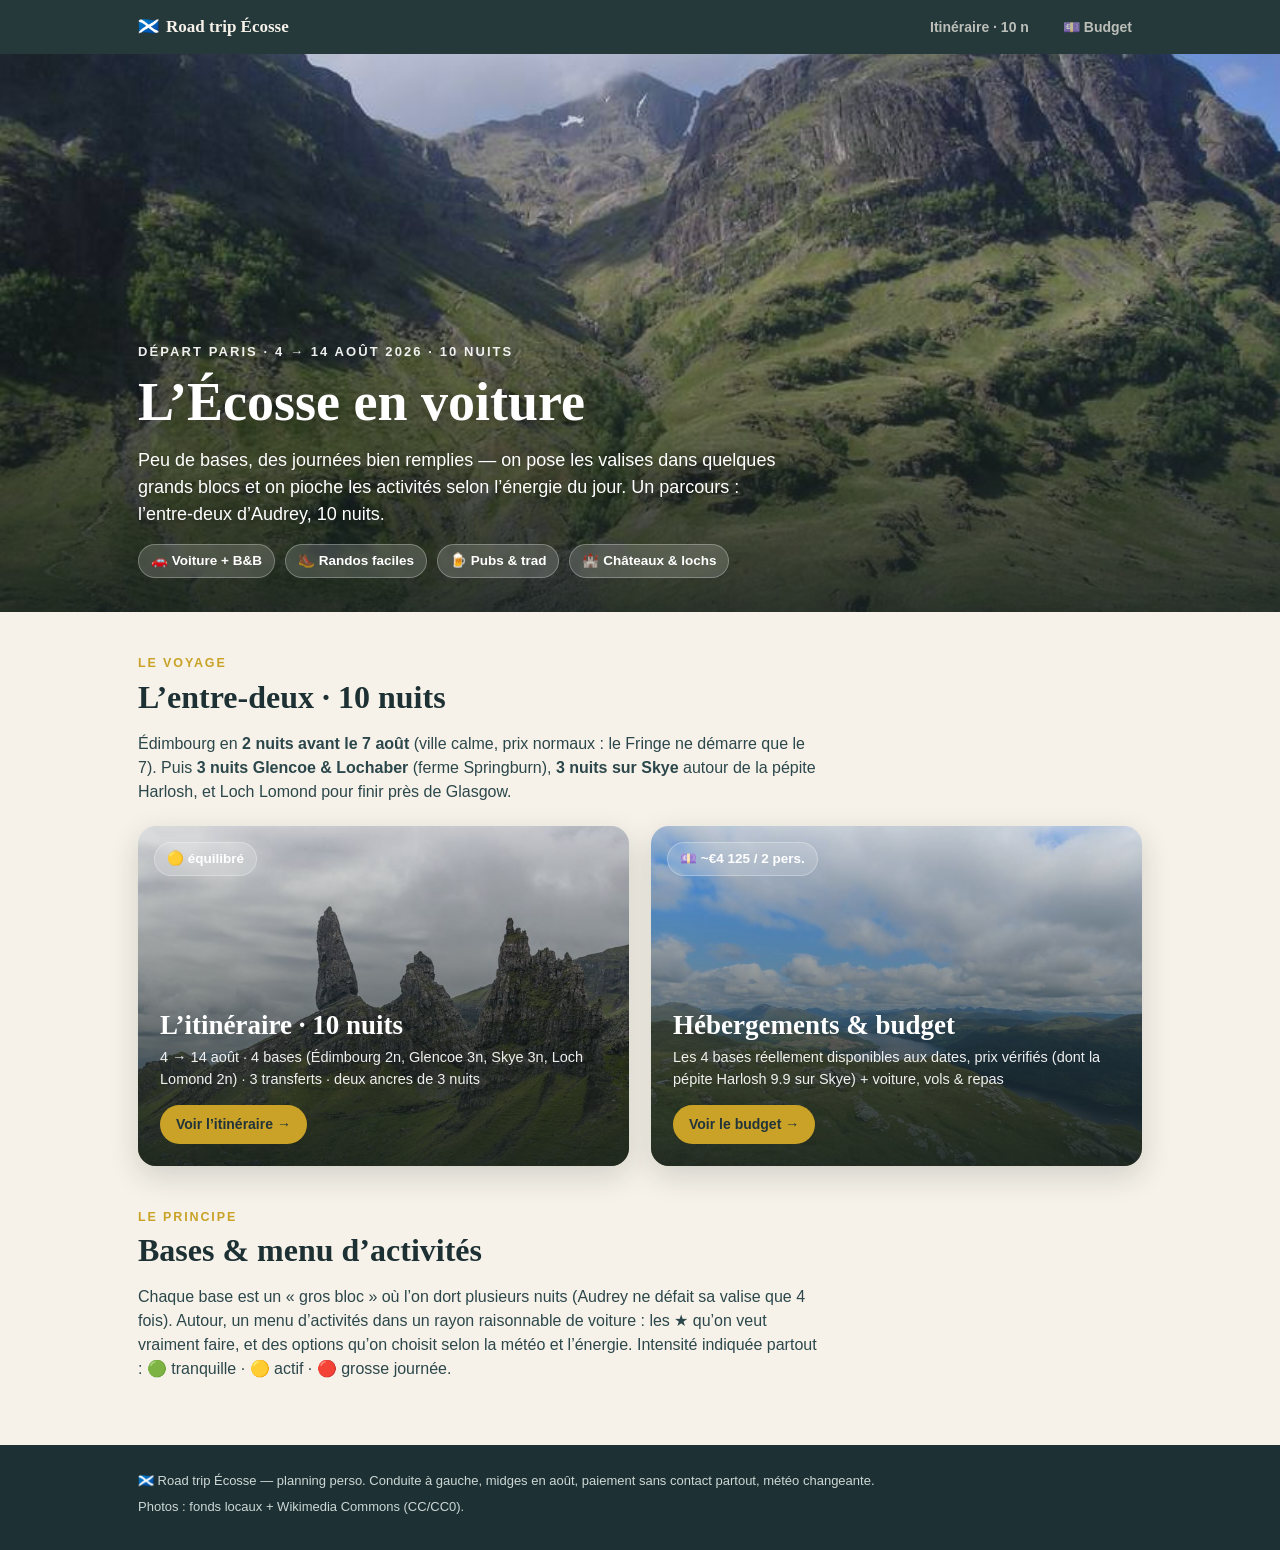
==== index.html @ b4c72b49 "budget: add flights section — open-jaw Paris↔Scotland + booking button Flights were in the totals bu" ====
<!DOCTYPE html>
<html lang="fr">
<head>
<meta charset="utf-8"/>
<meta name="viewport" content="width=device-width, initial-scale=1"/>
<title>Road trip Écosse · choisir son voyage</title>
<link rel="stylesheet" href="styles.css"/>
</head>
<body>
<nav class="nav"><div class="wrap">
  <a class="brand" href="index.html"><span class="flag">🏴󠁧󠁢󠁳󠁣󠁴󠁿</span>Road trip Écosse</a>
  <a class="tab" href="middle.html">Itinéraire · 10 n</a>
  <a class="tab" href="budget.html">💷 Budget</a>
</div></nav>

<header class="hero">
  <img class="bg" src="img/stage-glencoe-highlands.jpg" alt="" referrerpolicy="no-referrer"/>
  <div class="scrim"></div>
  <div class="inner"><div class="wrap">
    <div class="kicker">Départ Paris · 4 → 14 août 2026 · 10 nuits</div>
    <h1>L’Écosse en voiture</h1>
    <p>Peu de bases, des journées bien remplies — on pose les valises dans quelques grands blocs et on pioche les activités selon l’énergie du jour. Un parcours : l’entre-deux d’Audrey, 10 nuits.</p>
    <div class="meta">
      <span class="pill">🚗 Voiture + B&B</span>
      <span class="pill">🥾 Randos faciles</span>
      <span class="pill">🍺 Pubs & trad</span>
      <span class="pill">🏰 Châteaux & lochs</span>
    </div>
  </div></div>
</header>

<section class="section"><div class="wrap">
  <div class="eyebrow">Le voyage</div>
  <h2>L’entre-deux · 10 nuits</h2>
  <p class="lead">Édimbourg en <b>2 nuits avant le 7 août</b> (ville calme, prix normaux : le Fringe ne démarre que le 7). Puis <b>3 nuits Glencoe &amp; Lochaber</b> (ferme Springburn), <b>3 nuits sur Skye</b> autour de la pépite Harlosh, et Loch Lomond pour finir près de Glasgow.</p>
  <div class="choices">
    <a class="choice" href="middle.html">
      <img src="img/stage-isle-of-skye.jpg" alt="" referrerpolicy="no-referrer"/>
      <div class="scrim"></div>
      <span class="pill badge">🟡 équilibré</span>
      <div class="c-in">
        <h3>L’itinéraire · 10 nuits</h3>
        <div class="sub">4 → 14 août · 4 bases (Édimbourg 2n, Glencoe 3n, Skye 3n, Loch Lomond 2n) · 3 transferts · deux ancres de 3 nuits</div>
        <span class="go">Voir l’itinéraire →</span>
      </div>
    </a>
    <a class="choice" href="budget.html">
      <img src="img/stage-loch-lomond-glasgow.jpg" alt="" referrerpolicy="no-referrer"/>
      <div class="scrim"></div>
      <span class="pill badge">💷 ~€4 125 / 2 pers.</span>
      <div class="c-in">
        <h3>Hébergements &amp; budget</h3>
        <div class="sub">Les 4 bases réellement disponibles aux dates, prix vérifiés (dont la pépite Harlosh 9.9 sur Skye) + voiture, vols &amp; repas</div>
        <span class="go">Voir le budget →</span>
      </div>
    </a>
  </div>
</div></section>

<section class="section" style="padding-top:0"><div class="wrap">
  <div class="eyebrow">Le principe</div>
  <h2>Bases & menu d’activités</h2>
  <p class="lead">Chaque base est un « gros bloc » où l’on dort plusieurs nuits (Audrey ne défait sa valise que 4 fois). Autour, un menu d’activités dans un rayon raisonnable de voiture : les ★ qu’on veut vraiment faire, et des options qu’on choisit selon la météo et l’énergie. Intensité indiquée partout : 🟢 tranquille · 🟡 actif · 🔴 grosse journée.</p>
</div></section>

<footer><div class="wrap">
  <div>🏴󠁧󠁢󠁳󠁣󠁴󠁿 Road trip Écosse — planning perso. Conduite à gauche, midges en août, paiement sans contact partout, météo changeante.</div>
  <div>Photos : fonds locaux + Wikimedia Commons (CC/CC0).</div>
</div></footer>
</body>
</html>
---- styles.css ----
:root{
  --ink:#1d3033; --slate:#2c474b; --heather:#7c5a86; --heather2:#9b6fa3;
  --gold:#c9a227; --cream:#f6f2e9; --paper:#fbf9f3; --line:#e4dccb;
  --warn:#b4541f; --sea:#d4e2e4; --land:#efe8d7; --lands:#bcae90;
  --green:#5b8a72; --skyblue:#3f7d8c; --autumn:#a8632e;
  --shadow:0 10px 30px rgba(20,30,30,.16);
  --maxw:1040px;
}
*{box-sizing:border-box;-webkit-tap-highlight-color:transparent}
html{scroll-behavior:smooth}
body{margin:0;font-family:-apple-system,BlinkMacSystemFont,"Segoe UI",Roboto,sans-serif;
  color:var(--ink);background:var(--cream);line-height:1.5;font-size:16px}
.serif{font-family:Georgia,"Times New Roman",serif}
img{max-width:100%;display:block}
a{color:var(--heather);text-decoration:none}
h1,h2,h3{font-family:Georgia,"Times New Roman",serif;font-weight:600;line-height:1.15;margin:0}
.wrap{max-width:var(--maxw);margin:0 auto;padding:0 18px}

/* ---- top nav ---- */
.nav{position:sticky;top:0;z-index:50;background:rgba(29,48,51,.96);color:var(--cream);
  backdrop-filter:saturate(1.2) blur(6px)}
.nav .wrap{display:flex;align-items:center;gap:14px;height:54px}
.nav .brand{font-family:Georgia,serif;font-weight:600;font-size:17px;color:var(--cream);margin-right:auto}
.nav .brand .flag{margin-right:7px}
.nav a.tab{color:var(--cream);opacity:.72;font-size:14px;font-weight:600;padding:6px 10px;border-radius:18px}
.nav a.tab.active{opacity:1;background:rgba(255,255,255,.14)}

/* ---- hero ---- */
.hero{position:relative;min-height:62vh;display:flex;align-items:flex-end;color:#fff;overflow:hidden}
.hero img.bg{position:absolute;inset:0;width:100%;height:100%;object-fit:cover;filter:saturate(1.05)}
.hero .scrim{position:absolute;inset:0;background:linear-gradient(180deg,rgba(20,30,30,.15) 0%,rgba(20,30,30,.1) 40%,rgba(20,30,30,.82) 100%)}
.hero .inner{position:relative;z-index:2;padding:30px 0 34px;width:100%}
.hero .kicker{font-size:13px;letter-spacing:.16em;text-transform:uppercase;opacity:.92;font-weight:700}
.hero h1{font-size:clamp(30px,7vw,54px);margin:.18em 0 .25em;text-shadow:0 2px 18px rgba(0,0,0,.35)}
.hero p{max-width:640px;font-size:clamp(15px,2.4vw,18px);margin:0;text-shadow:0 1px 10px rgba(0,0,0,.4)}
.hero .meta{margin-top:16px;display:flex;gap:10px;flex-wrap:wrap}
.pill{display:inline-flex;align-items:center;gap:6px;background:rgba(255,255,255,.16);border:1px solid rgba(255,255,255,.28);
  padding:6px 12px;border-radius:30px;font-size:13.5px;font-weight:600;backdrop-filter:blur(3px)}

/* ---- section ---- */
.section{padding:42px 0}
.section h2{font-size:clamp(23px,4.5vw,32px);margin-bottom:6px}
.section .lead{color:var(--slate);max-width:680px;margin-bottom:22px}
.eyebrow{font-size:12.5px;letter-spacing:.15em;text-transform:uppercase;color:var(--gold);font-weight:800;margin-bottom:6px}

/* ---- choice cards (home) ---- */
.choices{display:grid;gap:22px;grid-template-columns:1fr}
@media(min-width:760px){.choices{grid-template-columns:1fr 1fr}}
.choice{position:relative;border-radius:18px;overflow:hidden;box-shadow:var(--shadow);color:#fff;
  min-height:340px;display:flex;align-items:flex-end;text-decoration:none}
.choice img{position:absolute;inset:0;width:100%;height:100%;object-fit:cover;transition:transform .5s}
.choice:hover img{transform:scale(1.05)}
.choice .scrim{position:absolute;inset:0;background:linear-gradient(180deg,rgba(20,30,30,.1),rgba(20,30,30,.85))}
.choice .c-in{position:relative;z-index:2;padding:22px}
.choice .c-in h3{font-size:27px;color:#fff}
.choice .c-in .sub{font-size:14.5px;opacity:.92;margin-top:6px}
.choice .badge{position:absolute;top:16px;left:16px;z-index:2}
.choice .go{display:inline-block;margin-top:14px;background:var(--gold);color:#22343a;font-weight:700;
  padding:9px 16px;border-radius:24px;font-size:14px}

/* ---- map ---- */
.mapwrap{position:relative;border-radius:16px;overflow:hidden;box-shadow:var(--shadow);
  background:linear-gradient(160deg,#dbe7e8,#c6d8da);height:min(74vh,620px);touch-action:none}
svg#map{position:absolute;inset:0;width:100%;height:100%;display:block;touch-action:none}
#land path{fill:var(--land);stroke:var(--lands);stroke-width:1;vector-effect:non-scaling-stroke}
.route{fill:none;stroke:var(--heather);stroke-width:3.4;stroke-dasharray:2 8;stroke-linecap:round;vector-effect:non-scaling-stroke}
.regionLabel{font-family:Georgia,serif;font-weight:700;fill:#33474c;paint-order:stroke;stroke:rgba(255,255,255,.7);stroke-width:3px}
.mk{cursor:pointer}
.mk text{font-family:-apple-system,Roboto,sans-serif;font-weight:700;fill:#fff}
.zoombtns{position:absolute;right:12px;bottom:12px;z-index:6;display:flex;flex-direction:column;gap:6px}
.zoombtns button{width:38px;height:38px;border-radius:10px;border:1px solid var(--line);background:var(--paper);
  font-size:20px;font-weight:700;color:var(--ink);box-shadow:0 3px 10px rgba(0,0,0,.18)}
.maplegend{position:absolute;left:12px;bottom:12px;z-index:6;background:rgba(251,249,243,.92);border:1px solid var(--line);
  border-radius:12px;padding:9px 11px;font-size:11.5px;max-width:60vw;box-shadow:0 3px 10px rgba(0,0,0,.14)}
.maplegend .row{display:flex;align-items:center;gap:6px;margin:2px 0}
.maplegend i{width:11px;height:11px;border-radius:3px;display:inline-block}

/* ---- base block ---- */
.base{background:var(--paper);border:1px solid var(--line);border-radius:18px;overflow:hidden;
  box-shadow:var(--shadow);margin-bottom:30px;scroll-margin-top:64px}
.base .bhead{position:relative;color:#fff;min-height:210px;display:flex;align-items:flex-end}
.base .bhead img{position:absolute;inset:0;width:100%;height:100%;object-fit:cover}
.base .bhead .scrim{position:absolute;inset:0;background:linear-gradient(180deg,rgba(20,30,30,.15),rgba(20,30,30,.82))}
.base .bhead .bh-in{position:relative;z-index:2;padding:18px 20px}
.base .bhead .nights{display:inline-block;background:var(--gold);color:#22343a;font-weight:800;font-size:12.5px;
  padding:4px 11px;border-radius:20px;margin-bottom:8px}
.base .bhead h3{font-size:26px}
.base .bhead .tag{font-size:13.5px;opacity:.92;margin-top:3px}
.base .bbody{padding:18px 20px 6px}
.base .blurb{color:var(--slate);margin:0 0 12px}
.base .infos{display:grid;gap:8px;margin:0 0 14px}
.base .infos div{font-size:13.5px;background:var(--cream);border:1px solid var(--line);border-radius:10px;padding:8px 11px}
.base .infos b{color:var(--ink)}
.menuhead{display:flex;align-items:baseline;gap:8px;margin:18px 0 4px}
.menuhead h4{font-family:Georgia,serif;font-size:18px;margin:0}
.menuhead span{font-size:12.5px;color:var(--slate)}

/* ---- transfer block (leg between bases) ---- */
.transfer{background:#fff;border:1px dashed var(--lands);border-radius:14px;padding:13px 15px;margin:-4px 0 22px}
.transfer.warn{border-color:var(--warn);background:#fdf4ef}
.t-head{font-size:13.5px;color:var(--slate);margin-bottom:9px}
.t-head b{color:var(--ink)}
.chain{display:flex;flex-wrap:wrap;align-items:stretch;gap:6px}
.chain .arr{align-self:center;color:var(--lands);font-weight:800}
.chain .stop{background:var(--cream);border:1px solid var(--line);border-radius:10px;padding:6px 10px;font-size:12.5px;
  font-weight:700;display:flex;flex-direction:column;line-height:1.25;max-width:165px}
.chain .stop small{font-weight:400;color:var(--slate);font-size:11px;margin-top:1px}
.chain .stop .seg{font-size:10px;color:var(--heather);font-weight:800;letter-spacing:.02em}
.chain .stop.start,.chain .stop.end{background:var(--ink);color:#fff;justify-content:center;text-align:center}
.t-note{margin-top:11px;font-size:13px;color:#7a5320;background:#faf3e3;border:1px solid #ecddb8;border-radius:9px;padding:9px 12px;line-height:1.45}
.transfer.warn .t-note{color:#8a3c14;background:#fbeadf;border-color:#eac4ae}

/* ---- activity cards ---- */
.acts{display:grid;gap:14px;grid-template-columns:1fr;padding-bottom:16px}
@media(min-width:620px){.acts{grid-template-columns:1fr 1fr}}
@media(min-width:920px){.acts{grid-template-columns:1fr 1fr 1fr}}
.act{border:1px solid var(--line);border-radius:14px;overflow:hidden;background:#fff;display:flex;flex-direction:column;
  cursor:pointer;transition:transform .15s,box-shadow .15s}
.act:hover{transform:translateY(-2px);box-shadow:0 8px 20px rgba(20,30,30,.14)}
.act.must{border-color:var(--gold);box-shadow:0 0 0 1.5px var(--gold) inset}
.act .ph{position:relative;aspect-ratio:16/10;background:#dfe7e3;overflow:hidden}
.act .ph img{width:100%;height:100%;object-fit:cover}
.act .ph .illus{position:absolute;inset:0}
.act .ph .musttag{position:absolute;top:8px;left:8px;background:var(--gold);color:#22343a;font-weight:800;
  font-size:11px;padding:3px 9px;border-radius:20px}
.act .ph .typetag{position:absolute;top:8px;right:8px;background:rgba(20,30,30,.72);color:#fff;font-size:11px;
  padding:3px 8px;border-radius:20px;font-weight:600}
.act .ac{padding:11px 13px 13px;display:flex;flex-direction:column;gap:7px;flex:1}
.act .ac h5{font-family:Georgia,serif;font-size:16px;margin:0;line-height:1.2}
.act .ac .desc{font-size:13px;color:var(--slate);margin:0}
.act .ac .stats{margin-top:auto;display:flex;flex-wrap:wrap;gap:6px;font-size:11.5px}
.chip{display:inline-flex;align-items:center;gap:4px;padding:3px 8px;border-radius:18px;font-weight:600;
  background:var(--cream);border:1px solid var(--line);color:var(--slate)}
.chip.i1{background:#e7f1ea;border-color:#bcd9c7;color:#356b4d}
.chip.i2{background:#fbf2dd;border-color:#e6d09a;color:#8a6a16}
.chip.i3{background:#f7e3da;border-color:#e3b39c;color:#a3441b}

/* ---- sheet (detail) ---- */
#scrim{position:fixed;inset:0;background:rgba(20,30,30,.5);opacity:0;visibility:hidden;transition:.25s;z-index:60}
#scrim.show{opacity:1;visibility:visible}
#sheet{position:fixed;left:50%;bottom:0;transform:translate(-50%,100%);width:min(620px,100%);max-height:88vh;
  background:var(--paper);border-radius:18px 18px 0 0;z-index:61;transition:transform .28s cubic-bezier(.2,.8,.2,1);
  display:flex;flex-direction:column;box-shadow:0 -10px 40px rgba(0,0,0,.3)}
#sheet.show{transform:translate(-50%,0)}
#sheet .sh-hero{position:relative;height:200px;border-radius:18px 18px 0 0;overflow:hidden;flex:none;background:#cfdad6}
#sheet .sh-hero img{width:100%;height:100%;object-fit:cover}
#sheet .sh-hero .cap{position:absolute;bottom:8px;right:10px;font-size:11px;color:#fff;background:rgba(0,0,0,.4);
  padding:2px 8px;border-radius:12px}
#sheetClose{position:absolute;top:10px;right:10px;z-index:3;border:none;background:rgba(20,30,30,.6);color:#fff;
  width:34px;height:34px;border-radius:50%;font-size:18px}
#sheet .sh-body{padding:16px 20px 26px;overflow:auto}
#sheet .sh-body h3{font-size:22px;margin-bottom:6px}
#sheet .sh-body .stats{display:flex;flex-wrap:wrap;gap:7px;margin:10px 0 14px}
#sheet .sh-body p{color:var(--slate);margin:0 0 10px}
#sheet .tip{background:#eef4ef;border-left:3px solid var(--green);padding:9px 12px;border-radius:8px;font-size:13.5px;color:#2f4a3b}
.poihead{font-weight:700;color:var(--ink);font-size:14px;margin:4px 0 6px}
.poilist{list-style:none;padding:0;margin:0 0 12px}
.poilist li{display:flex;align-items:center;gap:9px;padding:7px 0;border-bottom:1px solid var(--line);font-size:14px;color:var(--ink)}
.poilist li:last-child{border-bottom:none}
.poilist .poi-d{flex:none;min-width:96px;font-weight:700;color:var(--heather);font-size:13px}
.bookbtn{display:inline-block;margin-top:6px;background:var(--heather);color:#fff;font-weight:700;font-size:14px;
  text-decoration:none;padding:11px 16px;border-radius:11px}
.pricepin text{font-size:13.5px}
.pagetabs{display:flex;gap:8px;margin:0 0 22px}
.pagetabs a{flex:1;text-align:center;padding:12px 10px;border-radius:12px;border:1px solid var(--line);
  background:var(--paper);color:var(--slate);text-decoration:none;font-weight:700;font-size:14px}
.pagetabs a.on{background:var(--heather);color:#fff;border-color:var(--heather)}

/* ---- budget page ---- */
.budgrid{display:grid;gap:18px;grid-template-columns:1fr}
@media(min-width:720px){.budgrid{grid-template-columns:1fr 1fr}}
@media(min-width:720px){.budgrid-3{grid-template-columns:1fr 1fr 1fr}}
.budgrid-3 .bigcard{min-height:180px}
.bigcard{position:relative;border-radius:18px;overflow:hidden;box-shadow:var(--shadow);color:#fff;min-height:210px;
  display:flex;align-items:flex-end;text-decoration:none}
.bigcard img{position:absolute;inset:0;width:100%;height:100%;object-fit:cover;transition:transform .5s}
.bigcard:hover img{transform:scale(1.04)}
.bigcard .scrim{position:absolute;inset:0;background:linear-gradient(180deg,rgba(20,30,30,.12),rgba(20,30,30,.86))}
.bigcard .bc-in{position:relative;z-index:2;padding:20px;width:100%}
.bigcard .bc-in .lab{font-size:13px;letter-spacing:.08em;text-transform:uppercase;font-weight:800;opacity:.92}
.bigcard .bc-in h3{font-size:23px;color:#fff;margin:2px 0 4px}
.bigcard .bc-in .tot{font-family:Georgia,serif;font-size:34px;font-weight:700;line-height:1}
.bigcard .bc-in .pp{font-size:13.5px;opacity:.9;margin-top:4px}
.bigcard .bc-in .go{display:inline-block;margin-top:12px;background:var(--gold);color:#22343a;font-weight:700;
  padding:7px 14px;border-radius:22px;font-size:13.5px}

/* cost breakdown table */
.costtable{width:100%;border-collapse:collapse;background:var(--paper);border:1px solid var(--line);
  border-radius:14px;overflow:hidden;box-shadow:var(--shadow);font-size:14.5px}
.costtable th,.costtable td{padding:11px 14px;text-align:left;border-bottom:1px solid var(--line)}
.costtable thead th{background:var(--ink);color:var(--cream);font-family:Georgia,serif;font-weight:600;font-size:14px}
.costtable td.num,.costtable th.num{text-align:right;font-variant-numeric:tabular-nums;white-space:nowrap}
.costtable tbody tr:last-child td{border-bottom:none}
.costtable tr.total td{background:var(--cream);font-weight:800;font-size:16px}
.costtable tr.total td .pp{display:block;font-weight:500;font-size:12px;color:var(--slate)}
.costtable .pill-mini{display:inline-block;font-size:11px;font-weight:700;padding:1px 7px;border-radius:12px;
  background:var(--cream);border:1px solid var(--line);color:var(--slate);margin-left:6px}

/* hotel cards */
.hotelgroup{margin:0 0 26px}
.hotelgroup .hg-head{display:flex;align-items:baseline;gap:10px;flex-wrap:wrap;margin:0 0 12px;
  padding-bottom:7px;border-bottom:2px solid var(--line)}
.hotelgroup .hg-head h4{font-family:Georgia,serif;font-size:20px;margin:0}
.hotelgroup .hg-head .dates{font-size:13px;color:var(--slate);font-weight:600}
.hotelgroup .hg-head .avg{margin-left:auto;font-size:13.5px;font-weight:800;color:var(--ink);
  background:var(--cream);border:1px solid var(--line);padding:3px 11px;border-radius:20px}
.badge-avail{font-size:11.5px;font-weight:800;padding:2px 9px;border-radius:14px}
.badge-avail.ok{background:#e7f1ea;border:1px solid #bcd9c7;color:#356b4d}
.badge-avail.tight{background:#fbf2dd;border:1px solid #e6d09a;color:#8a6a16}
.badge-avail.gone{background:#f7e3da;border:1px solid #e3b39c;color:#a3441b}
.hotels{display:grid;gap:14px;grid-template-columns:1fr}
@media(min-width:620px){.hotels{grid-template-columns:1fr 1fr}}
@media(min-width:920px){.hotels{grid-template-columns:1fr 1fr 1fr}}
.hotel{border:1px solid var(--line);border-radius:14px;overflow:hidden;background:#fff;display:flex;flex-direction:column;
  box-shadow:0 4px 14px rgba(20,30,30,.07);transition:transform .15s,box-shadow .15s}
a.hotel:hover{transform:translateY(-2px);box-shadow:0 10px 22px rgba(20,30,30,.15)}
.hotel .ph{position:relative;aspect-ratio:16/10;background:linear-gradient(150deg,var(--skyblue),var(--slate));overflow:hidden}
.hotel .ph img{width:100%;height:100%;object-fit:cover}
.hotel .ph.noimg::after{content:"🛏️";position:absolute;inset:0;display:flex;align-items:center;justify-content:center;font-size:38px;opacity:.55}
.hotel .ph .price{position:absolute;bottom:8px;right:8px;background:rgba(20,30,30,.82);color:#fff;font-weight:800;
  font-size:13px;padding:4px 10px;border-radius:18px}
.hotel .ph .price small{font-weight:500;opacity:.85}
.hotel .ph .stars{position:absolute;top:8px;left:8px;background:var(--gold);color:#22343a;font-weight:800;
  font-size:11px;padding:2px 8px;border-radius:14px}
.hotel .hc{padding:11px 13px 13px;display:flex;flex-direction:column;gap:5px;flex:1}
.hotel .hc h5{font-family:Georgia,serif;font-size:15.5px;margin:0;line-height:1.2;color:var(--ink)}
.hotel .hc .loc{font-size:12.5px;color:var(--slate)}
.hotel .hc .book{margin-top:auto;font-size:12.5px;font-weight:700;color:var(--heather);padding-top:6px}
.note-box{background:#faf3e3;border:1px solid #ecddb8;border-radius:12px;padding:13px 16px;color:#7a5320;
  font-size:14px;line-height:1.5;margin:0 0 22px}
.note-box.alert{background:#fbeadf;border-color:#eac4ae;color:#8a3c14}
.note-box.win{background:#e8f4ec;border-color:#bcdcc7;color:#1f5c3a}
.note-box b{color:inherit}
.leverlist{list-style:none;padding:0;margin:8px 0 0}
.leverlist li{background:var(--paper);border:1px solid var(--line);border-radius:11px;padding:11px 14px;margin-bottom:9px;
  font-size:14px;color:var(--slate)}
.leverlist li b{color:var(--ink)}

/* ---- footer ---- */
footer{background:var(--ink);color:#cdd8d6;font-size:13px;padding:26px 0 34px}
footer a{color:#e7d9b0}
footer .wrap{display:flex;flex-direction:column;gap:6px}
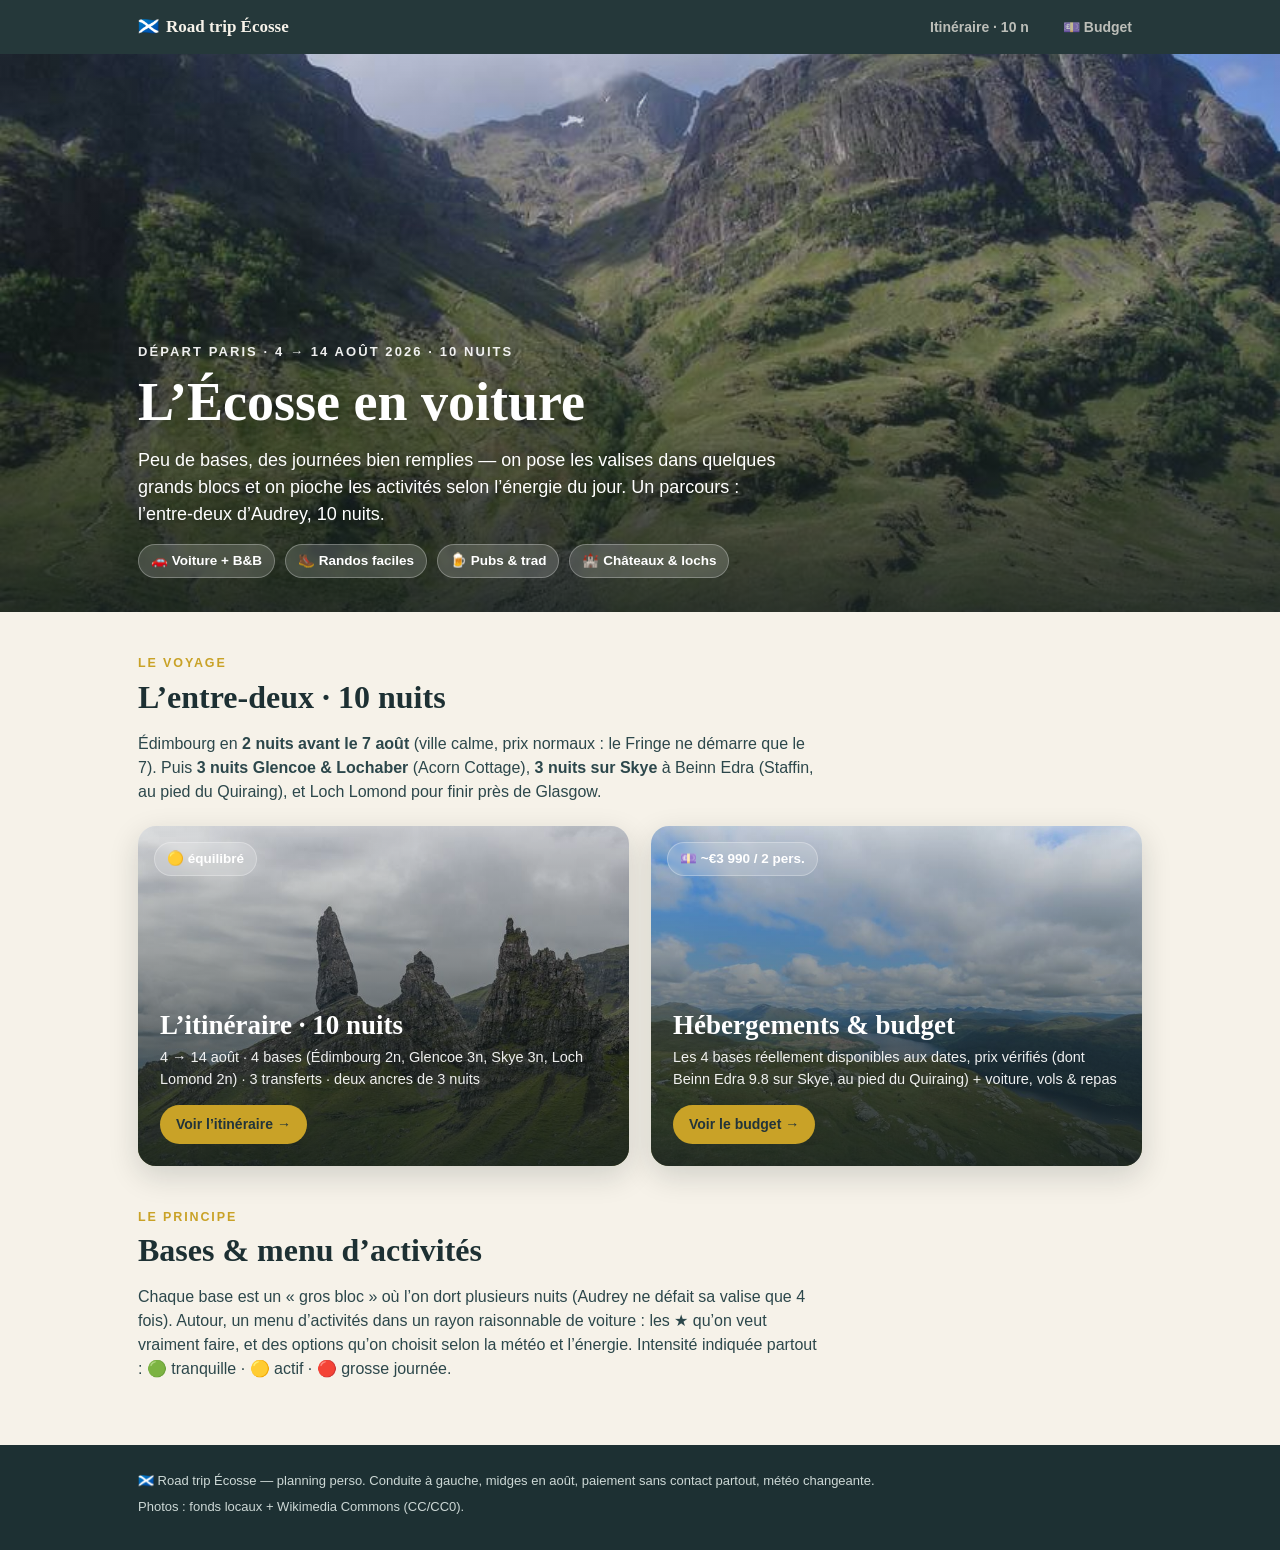
==== commit 69eaa2fa: "trip: swap lost stays — Acorn Cottage (Glencoe) + Beinn Edra (Skye) Both anchors sold out same-day (" ====
--- a/index.html
+++ b/index.html
@@ -32,7 +32,7 @@
 <section class="section"><div class="wrap">
   <div class="eyebrow">Le voyage</div>
   <h2>L’entre-deux · 10 nuits</h2>
-  <p class="lead">Édimbourg en <b>2 nuits avant le 7 août</b> (ville calme, prix normaux : le Fringe ne démarre que le 7). Puis <b>3 nuits Glencoe &amp; Lochaber</b> (ferme Springburn), <b>3 nuits sur Skye</b> autour de la pépite Harlosh, et Loch Lomond pour finir près de Glasgow.</p>
+  <p class="lead">Édimbourg en <b>2 nuits avant le 7 août</b> (ville calme, prix normaux : le Fringe ne démarre que le 7). Puis <b>3 nuits Glencoe &amp; Lochaber</b> (Acorn Cottage), <b>3 nuits sur Skye</b> à Beinn Edra (Staffin, au pied du Quiraing), et Loch Lomond pour finir près de Glasgow.</p>
   <div class="choices">
     <a class="choice" href="middle.html">
       <img src="img/stage-isle-of-skye.jpg" alt="" referrerpolicy="no-referrer"/>
@@ -47,10 +47,10 @@
     <a class="choice" href="budget.html">
       <img src="img/stage-loch-lomond-glasgow.jpg" alt="" referrerpolicy="no-referrer"/>
       <div class="scrim"></div>
-      <span class="pill badge">💷 ~€4 125 / 2 pers.</span>
+      <span class="pill badge">💷 ~€3 990 / 2 pers.</span>
       <div class="c-in">
         <h3>Hébergements &amp; budget</h3>
-        <div class="sub">Les 4 bases réellement disponibles aux dates, prix vérifiés (dont la pépite Harlosh 9.9 sur Skye) + voiture, vols &amp; repas</div>
+        <div class="sub">Les 4 bases réellement disponibles aux dates, prix vérifiés (dont Beinn Edra 9.8 sur Skye, au pied du Quiraing) + voiture, vols &amp; repas</div>
         <span class="go">Voir le budget →</span>
       </div>
     </a>
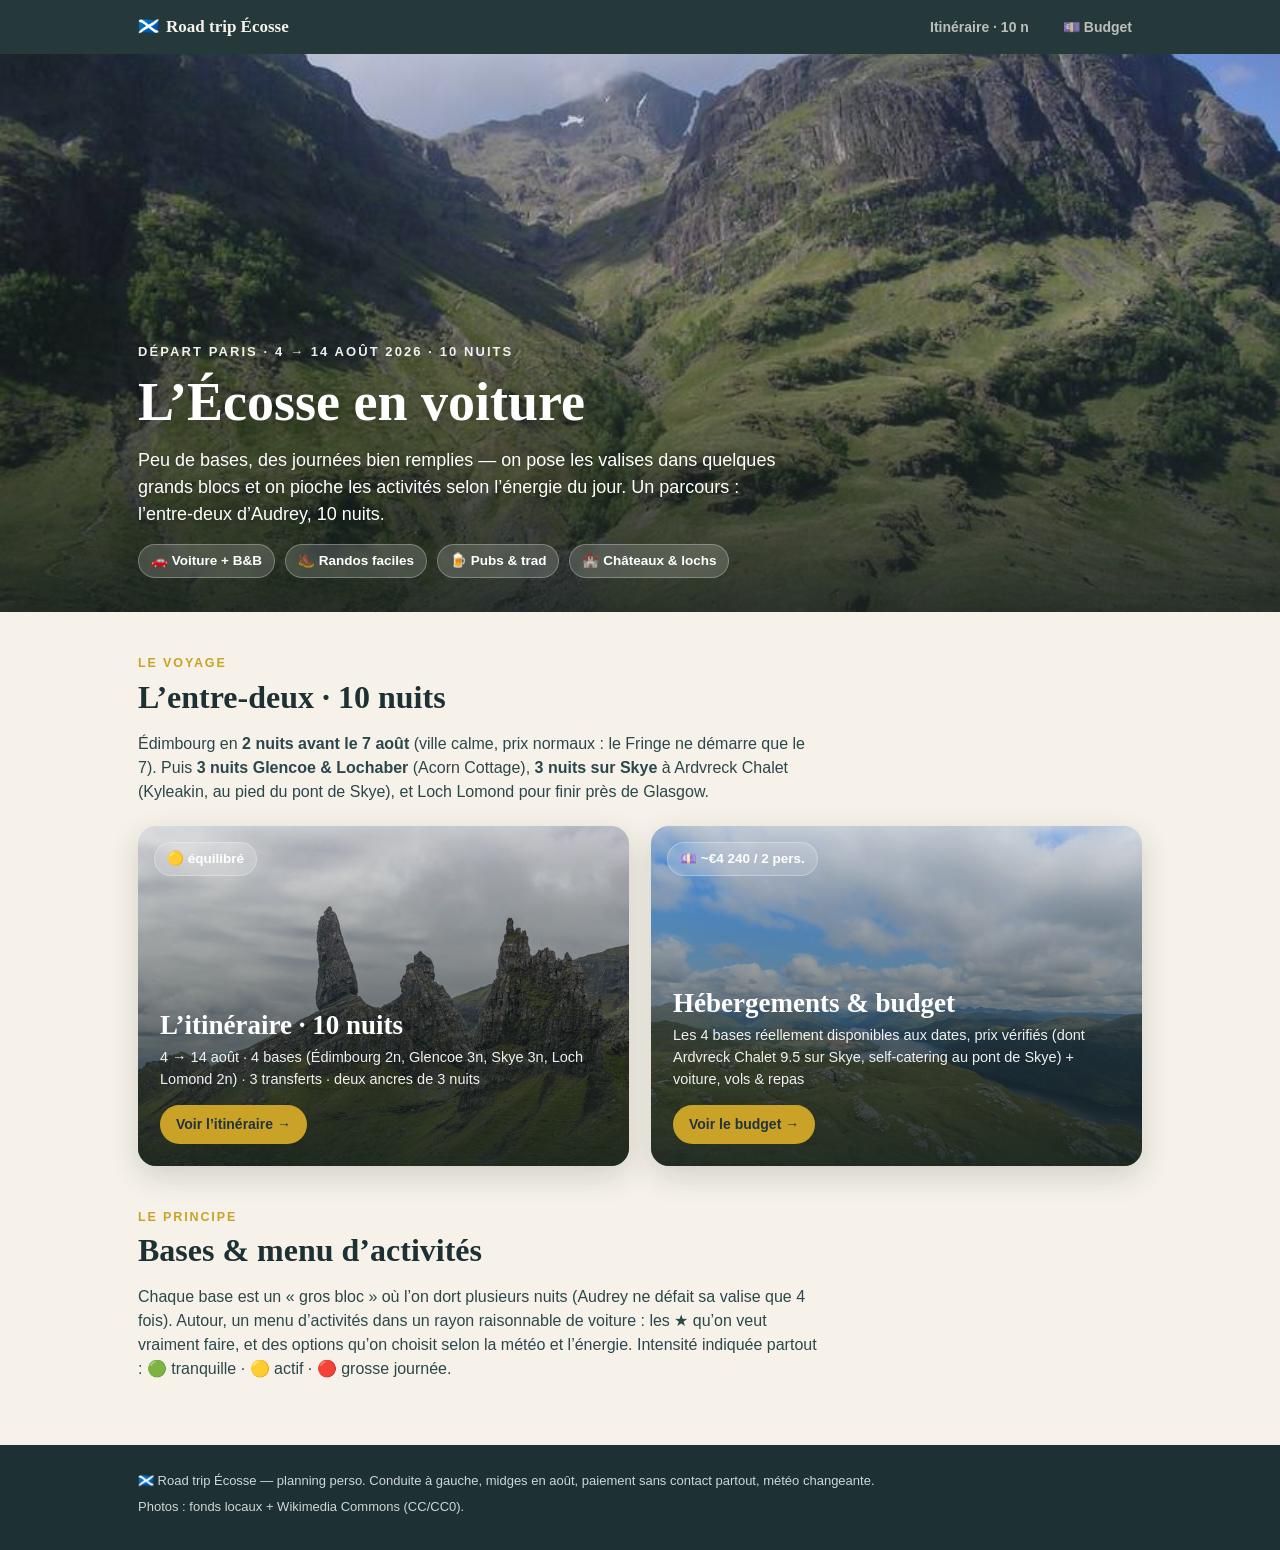
==== commit a841e8e2: "trip: Skye booked — Ardvreck Chalet (Kyleakin) replaces Beinn Edra Beinn Edra sold out same-day befo" ====
--- a/index.html
+++ b/index.html
@@ -32,7 +32,7 @@
 <section class="section"><div class="wrap">
   <div class="eyebrow">Le voyage</div>
   <h2>L’entre-deux · 10 nuits</h2>
-  <p class="lead">Édimbourg en <b>2 nuits avant le 7 août</b> (ville calme, prix normaux : le Fringe ne démarre que le 7). Puis <b>3 nuits Glencoe &amp; Lochaber</b> (Acorn Cottage), <b>3 nuits sur Skye</b> à Beinn Edra (Staffin, au pied du Quiraing), et Loch Lomond pour finir près de Glasgow.</p>
+  <p class="lead">Édimbourg en <b>2 nuits avant le 7 août</b> (ville calme, prix normaux : le Fringe ne démarre que le 7). Puis <b>3 nuits Glencoe &amp; Lochaber</b> (Acorn Cottage), <b>3 nuits sur Skye</b> à Ardvreck Chalet (Kyleakin, au pied du pont de Skye), et Loch Lomond pour finir près de Glasgow.</p>
   <div class="choices">
     <a class="choice" href="middle.html">
       <img src="img/stage-isle-of-skye.jpg" alt="" referrerpolicy="no-referrer"/>
@@ -47,10 +47,10 @@
     <a class="choice" href="budget.html">
       <img src="img/stage-loch-lomond-glasgow.jpg" alt="" referrerpolicy="no-referrer"/>
       <div class="scrim"></div>
-      <span class="pill badge">💷 ~€3 990 / 2 pers.</span>
+      <span class="pill badge">💷 ~€4 240 / 2 pers.</span>
       <div class="c-in">
         <h3>Hébergements &amp; budget</h3>
-        <div class="sub">Les 4 bases réellement disponibles aux dates, prix vérifiés (dont Beinn Edra 9.8 sur Skye, au pied du Quiraing) + voiture, vols &amp; repas</div>
+        <div class="sub">Les 4 bases réellement disponibles aux dates, prix vérifiés (dont Ardvreck Chalet 9.5 sur Skye, self-catering au pont de Skye) + voiture, vols &amp; repas</div>
         <span class="go">Voir le budget →</span>
       </div>
     </a>
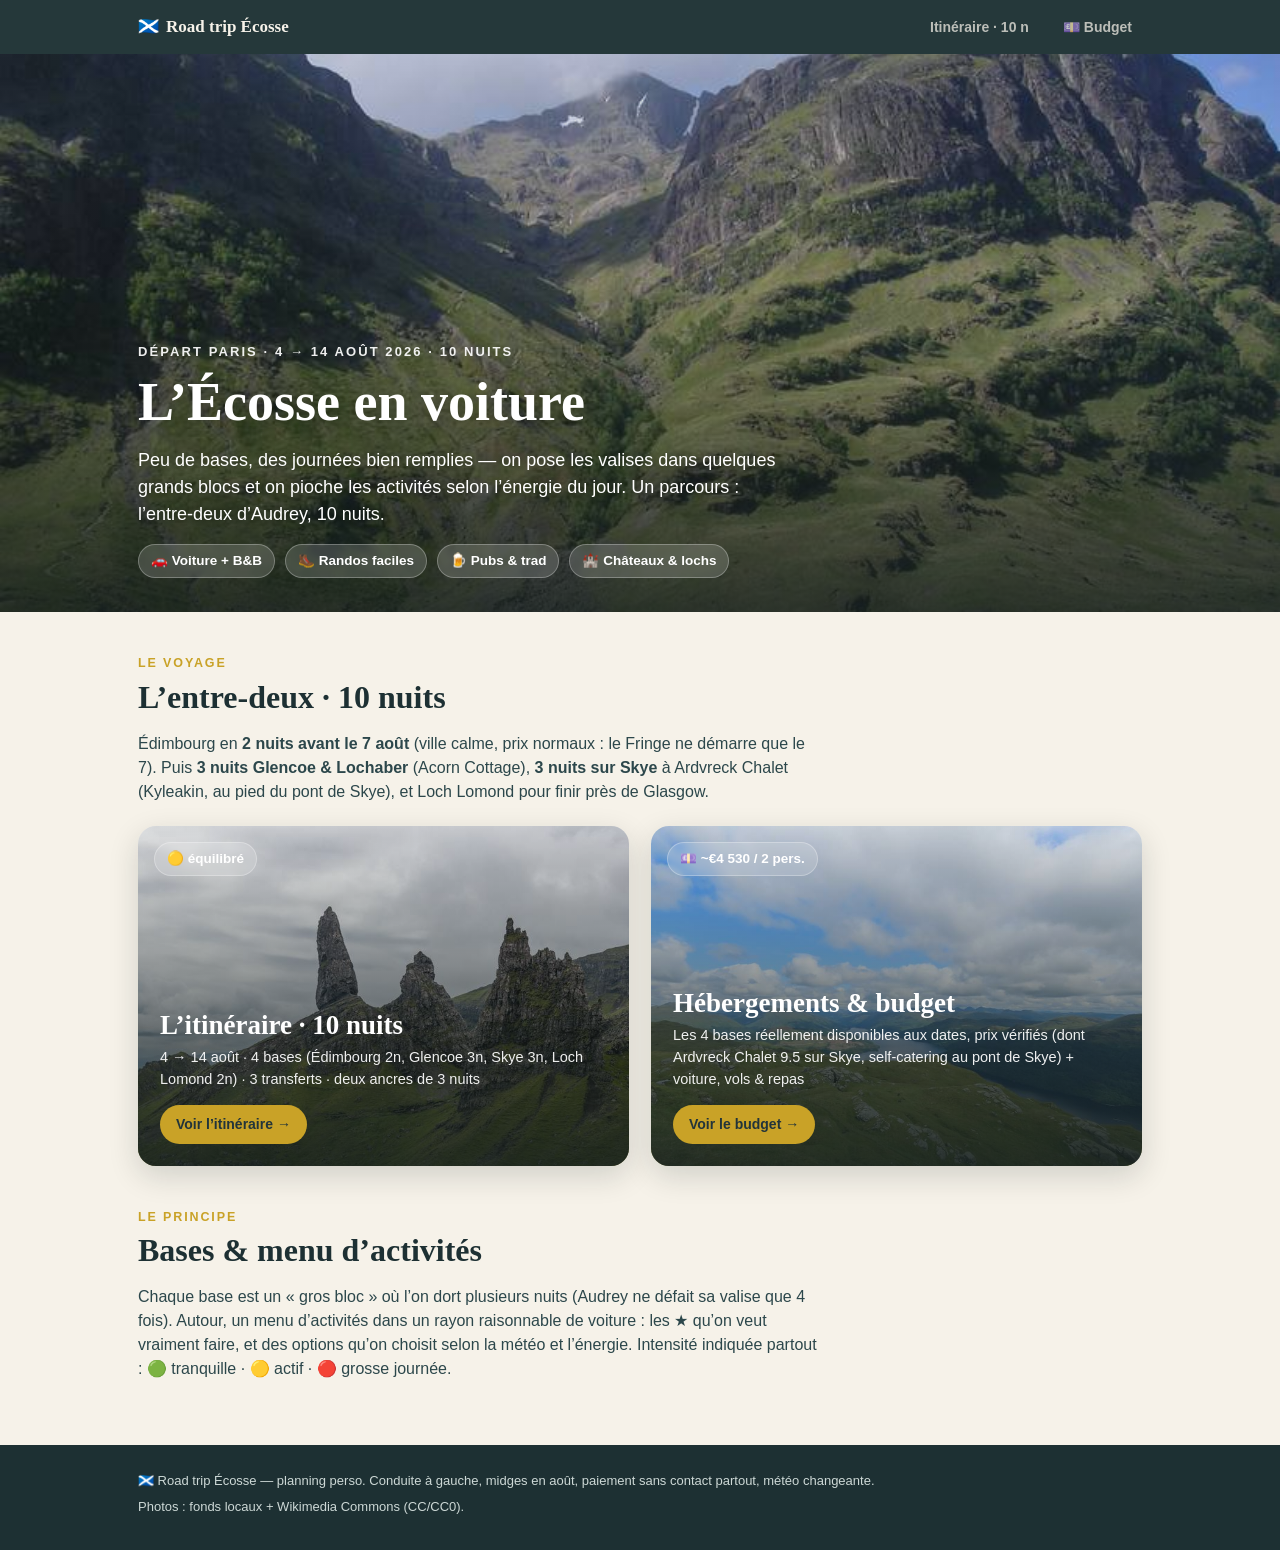
==== commit 4f4cedc3: "trip: Edinburgh (Point A) + Loch Lomond (hot-tub cottage) booked 3 of 4 stays now confirmed: - Edinb" ====
--- a/index.html
+++ b/index.html
@@ -47,7 +47,7 @@
     <a class="choice" href="budget.html">
       <img src="img/stage-loch-lomond-glasgow.jpg" alt="" referrerpolicy="no-referrer"/>
       <div class="scrim"></div>
-      <span class="pill badge">💷 ~€4 240 / 2 pers.</span>
+      <span class="pill badge">💷 ~€4 530 / 2 pers.</span>
       <div class="c-in">
         <h3>Hébergements &amp; budget</h3>
         <div class="sub">Les 4 bases réellement disponibles aux dates, prix vérifiés (dont Ardvreck Chalet 9.5 sur Skye, self-catering au pont de Skye) + voiture, vols &amp; repas</div>
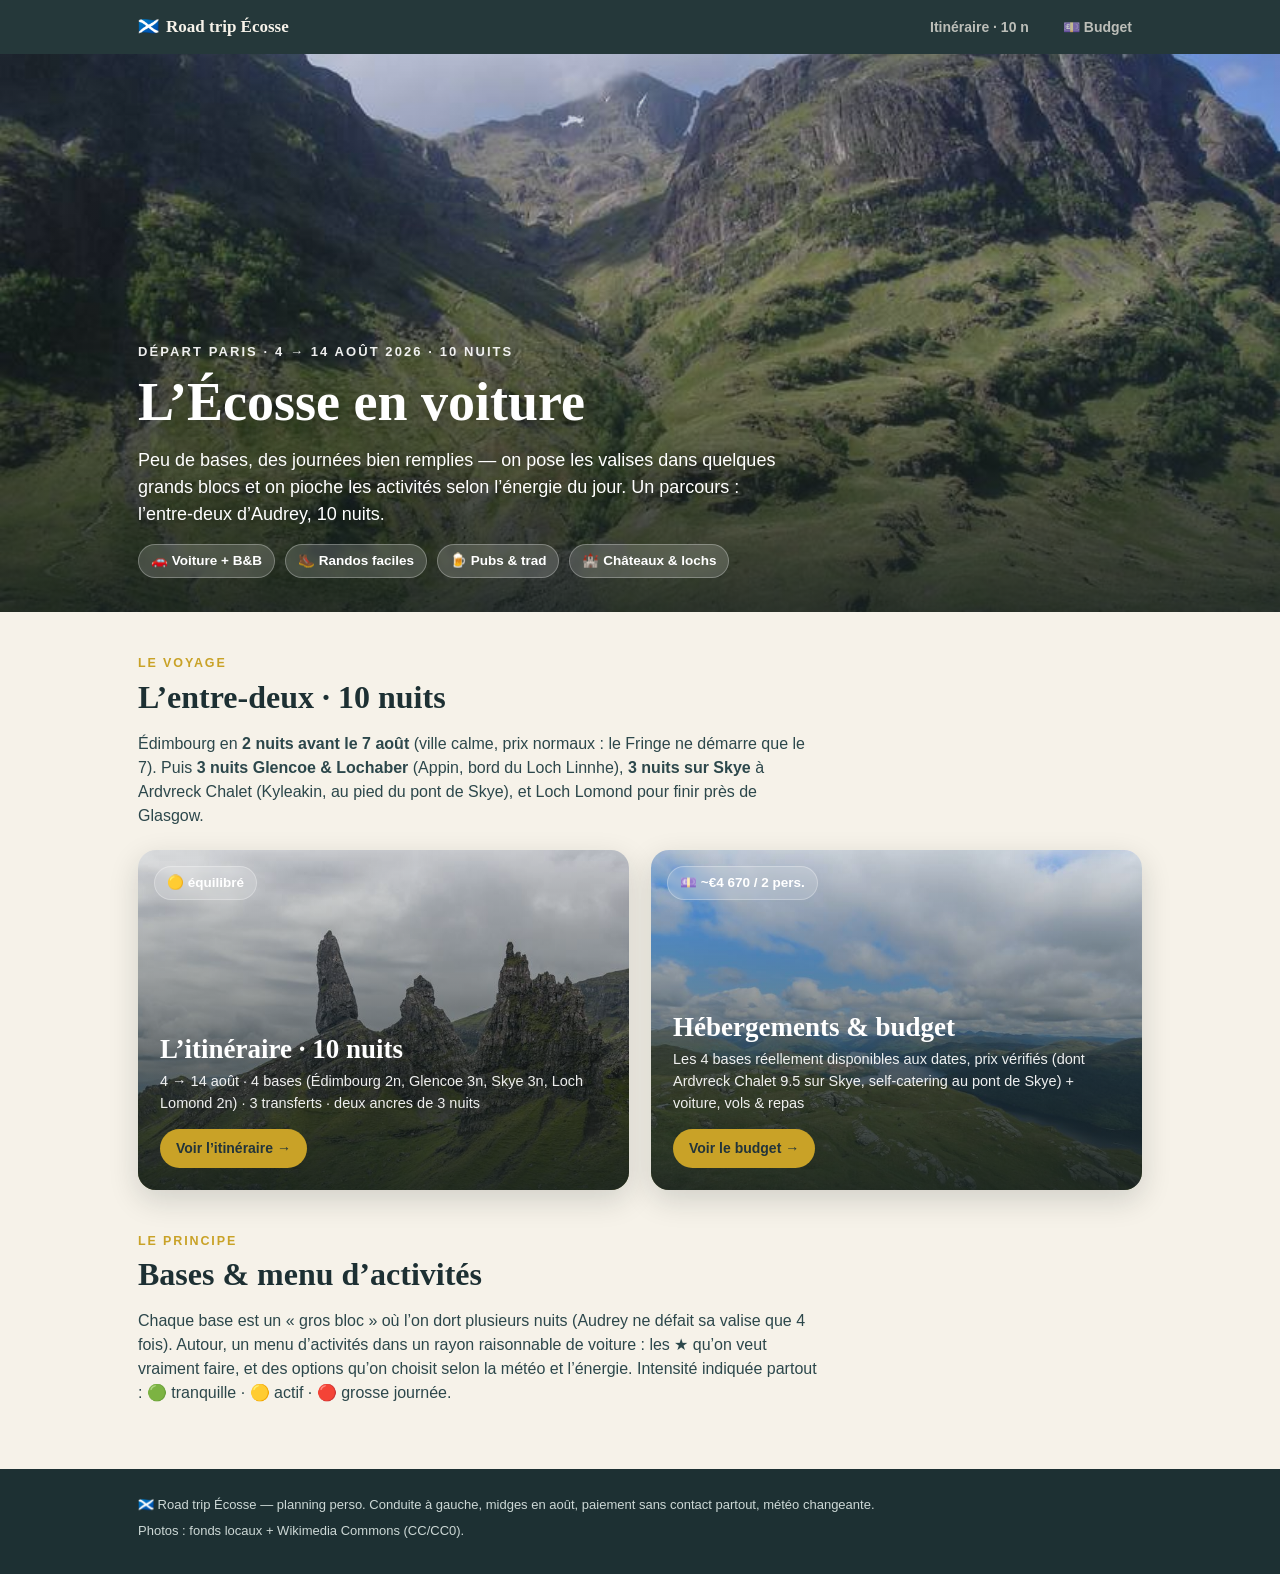
==== commit 1c4354f2: "trip: all 4 stays booked — Glencoe = Appin Lochside Apartment Final stay locked. Acorn (Glencoe) req" ====
--- a/index.html
+++ b/index.html
@@ -32,7 +32,7 @@
 <section class="section"><div class="wrap">
   <div class="eyebrow">Le voyage</div>
   <h2>L’entre-deux · 10 nuits</h2>
-  <p class="lead">Édimbourg en <b>2 nuits avant le 7 août</b> (ville calme, prix normaux : le Fringe ne démarre que le 7). Puis <b>3 nuits Glencoe &amp; Lochaber</b> (Acorn Cottage), <b>3 nuits sur Skye</b> à Ardvreck Chalet (Kyleakin, au pied du pont de Skye), et Loch Lomond pour finir près de Glasgow.</p>
+  <p class="lead">Édimbourg en <b>2 nuits avant le 7 août</b> (ville calme, prix normaux : le Fringe ne démarre que le 7). Puis <b>3 nuits Glencoe &amp; Lochaber</b> (Appin, bord du Loch Linnhe), <b>3 nuits sur Skye</b> à Ardvreck Chalet (Kyleakin, au pied du pont de Skye), et Loch Lomond pour finir près de Glasgow.</p>
   <div class="choices">
     <a class="choice" href="middle.html">
       <img src="img/stage-isle-of-skye.jpg" alt="" referrerpolicy="no-referrer"/>
@@ -47,7 +47,7 @@
     <a class="choice" href="budget.html">
       <img src="img/stage-loch-lomond-glasgow.jpg" alt="" referrerpolicy="no-referrer"/>
       <div class="scrim"></div>
-      <span class="pill badge">💷 ~€4 530 / 2 pers.</span>
+      <span class="pill badge">💷 ~€4 670 / 2 pers.</span>
       <div class="c-in">
         <h3>Hébergements &amp; budget</h3>
         <div class="sub">Les 4 bases réellement disponibles aux dates, prix vérifiés (dont Ardvreck Chalet 9.5 sur Skye, self-catering au pont de Skye) + voiture, vols &amp; repas</div>
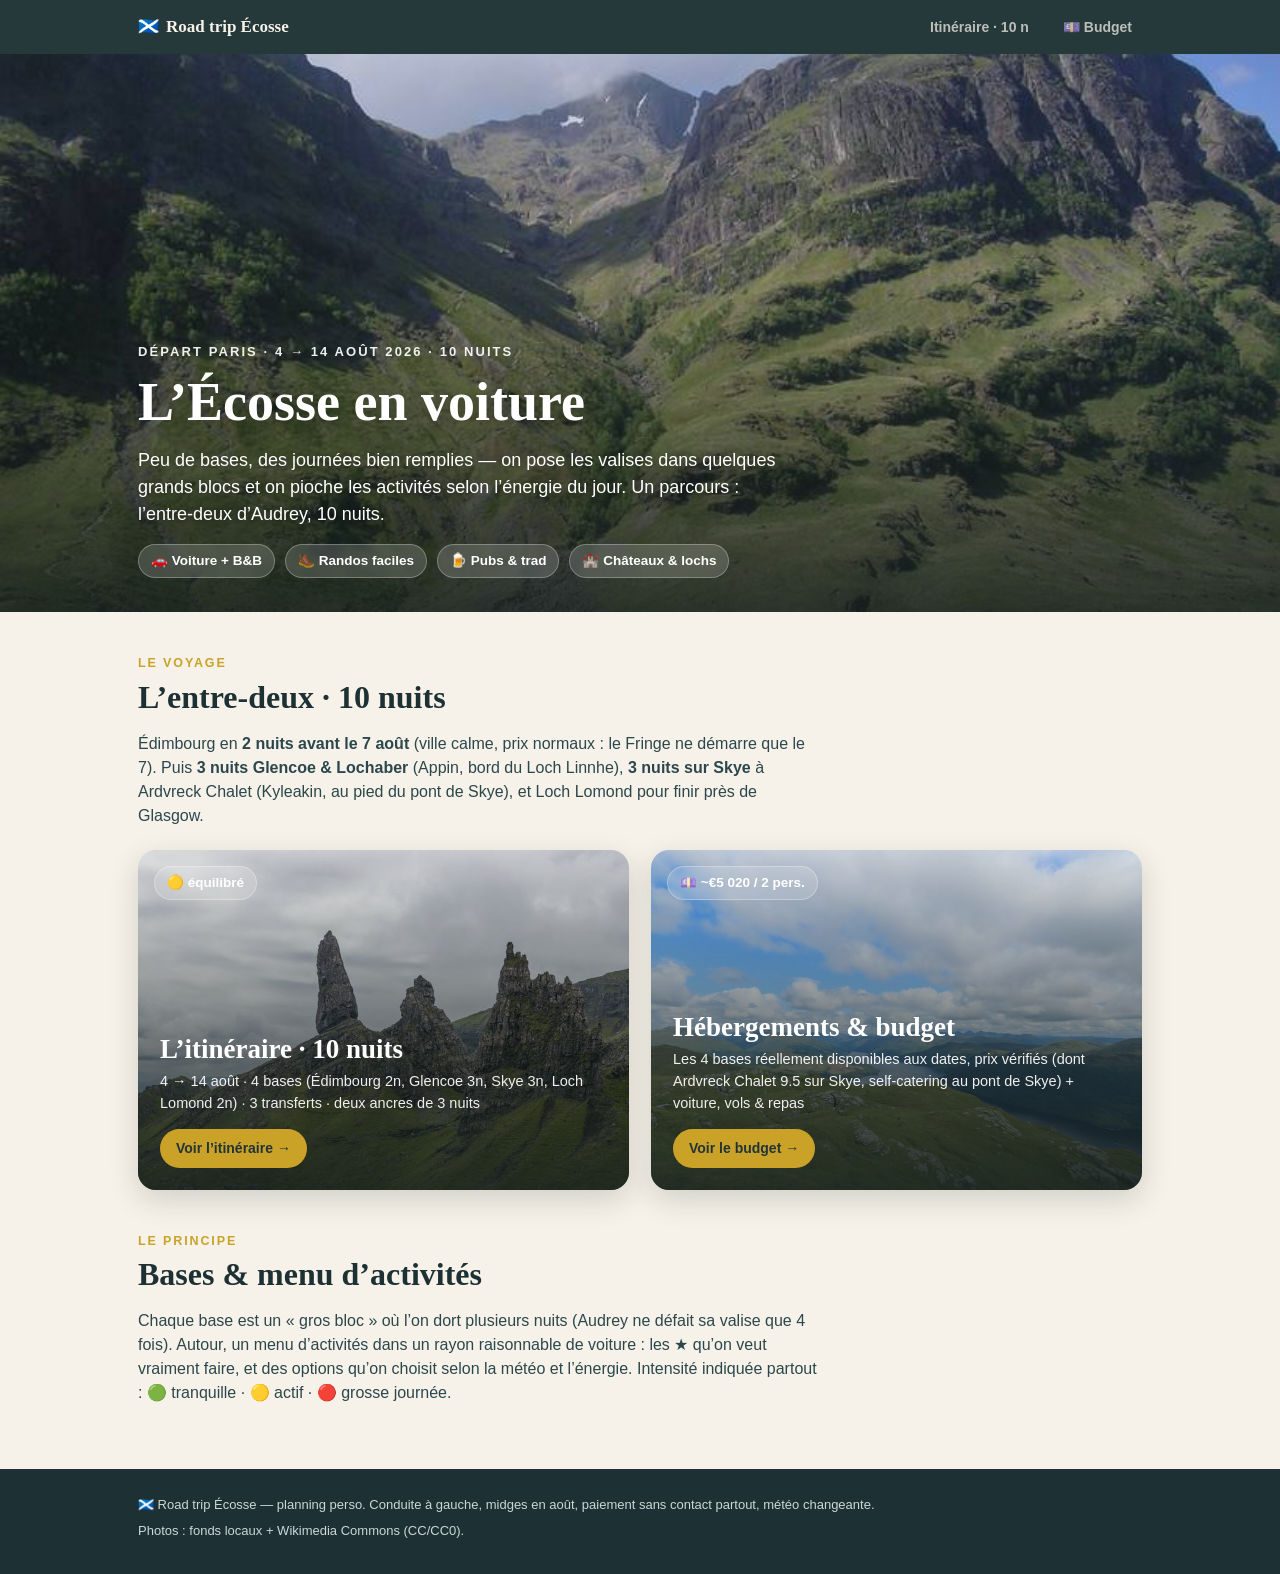
==== commit f48f7d67: "trip: flights booked — easyJet open-jaw confirmed CDG→EDI EZY3242 (4/8 13:30) €490.26 + GLA→CDG EJU4" ====
--- a/index.html
+++ b/index.html
@@ -47,7 +47,7 @@
     <a class="choice" href="budget.html">
       <img src="img/stage-loch-lomond-glasgow.jpg" alt="" referrerpolicy="no-referrer"/>
       <div class="scrim"></div>
-      <span class="pill badge">💷 ~€4 670 / 2 pers.</span>
+      <span class="pill badge">💷 ~€5 020 / 2 pers.</span>
       <div class="c-in">
         <h3>Hébergements &amp; budget</h3>
         <div class="sub">Les 4 bases réellement disponibles aux dates, prix vérifiés (dont Ardvreck Chalet 9.5 sur Skye, self-catering au pont de Skye) + voiture, vols &amp; repas</div>
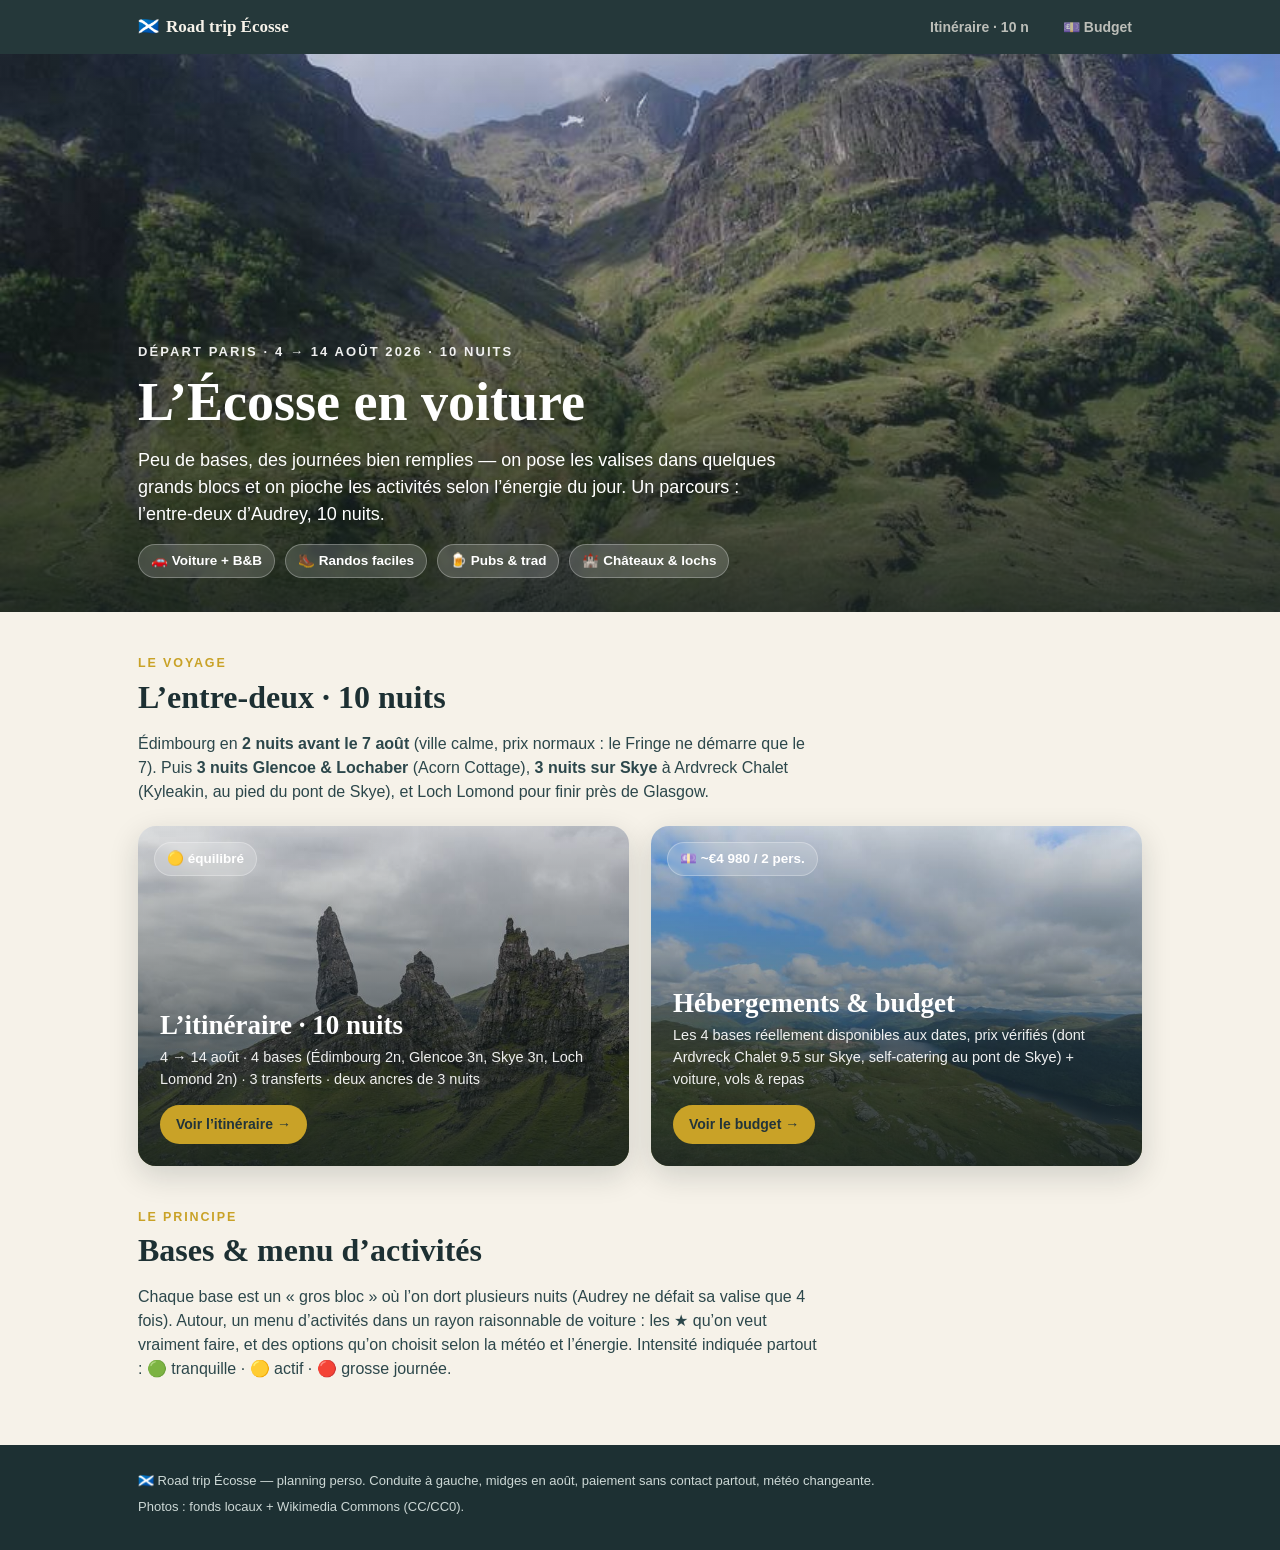
==== commit fbf8ebfc: "trip: finalize — Glencoe back to Acorn (confirmed), car = Crossland, all booked Acorn Cottage confir" ====
--- a/index.html
+++ b/index.html
@@ -32,7 +32,7 @@
 <section class="section"><div class="wrap">
   <div class="eyebrow">Le voyage</div>
   <h2>L’entre-deux · 10 nuits</h2>
-  <p class="lead">Édimbourg en <b>2 nuits avant le 7 août</b> (ville calme, prix normaux : le Fringe ne démarre que le 7). Puis <b>3 nuits Glencoe &amp; Lochaber</b> (Appin, bord du Loch Linnhe), <b>3 nuits sur Skye</b> à Ardvreck Chalet (Kyleakin, au pied du pont de Skye), et Loch Lomond pour finir près de Glasgow.</p>
+  <p class="lead">Édimbourg en <b>2 nuits avant le 7 août</b> (ville calme, prix normaux : le Fringe ne démarre que le 7). Puis <b>3 nuits Glencoe &amp; Lochaber</b> (Acorn Cottage), <b>3 nuits sur Skye</b> à Ardvreck Chalet (Kyleakin, au pied du pont de Skye), et Loch Lomond pour finir près de Glasgow.</p>
   <div class="choices">
     <a class="choice" href="middle.html">
       <img src="img/stage-isle-of-skye.jpg" alt="" referrerpolicy="no-referrer"/>
@@ -47,7 +47,7 @@
     <a class="choice" href="budget.html">
       <img src="img/stage-loch-lomond-glasgow.jpg" alt="" referrerpolicy="no-referrer"/>
       <div class="scrim"></div>
-      <span class="pill badge">💷 ~€5 020 / 2 pers.</span>
+      <span class="pill badge">💷 ~€4 980 / 2 pers.</span>
       <div class="c-in">
         <h3>Hébergements &amp; budget</h3>
         <div class="sub">Les 4 bases réellement disponibles aux dates, prix vérifiés (dont Ardvreck Chalet 9.5 sur Skye, self-catering au pont de Skye) + voiture, vols &amp; repas</div>
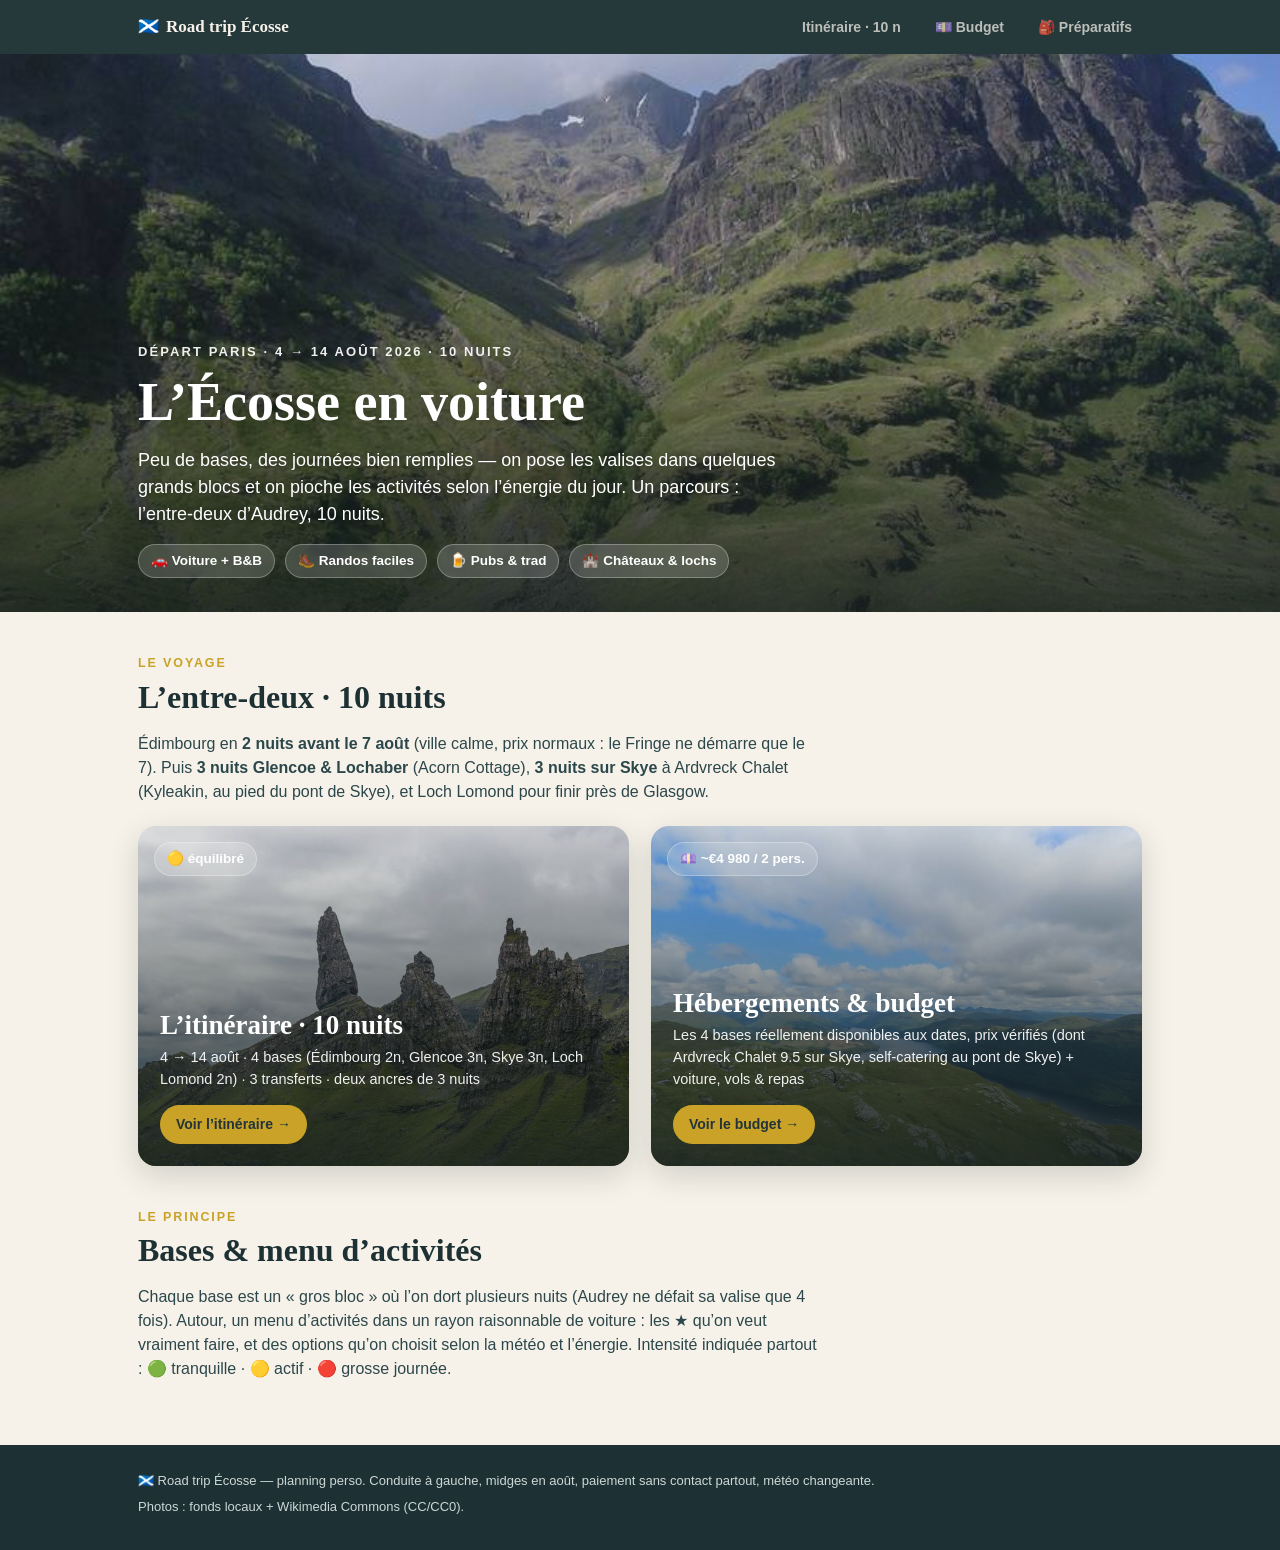
==== commit 48e6639c: "site: add "Préparatifs" page (packing & pre-trip checklist) New preparatifs.html tailored to the tri" ====
--- a/index.html
+++ b/index.html
@@ -11,6 +11,7 @@
   <a class="brand" href="index.html"><span class="flag">🏴󠁧󠁢󠁳󠁣󠁴󠁿</span>Road trip Écosse</a>
   <a class="tab" href="middle.html">Itinéraire · 10 n</a>
   <a class="tab" href="budget.html">💷 Budget</a>
+  <a class="tab" href="preparatifs.html">🎒 Préparatifs</a>
 </div></nav>
 
 <header class="hero">
